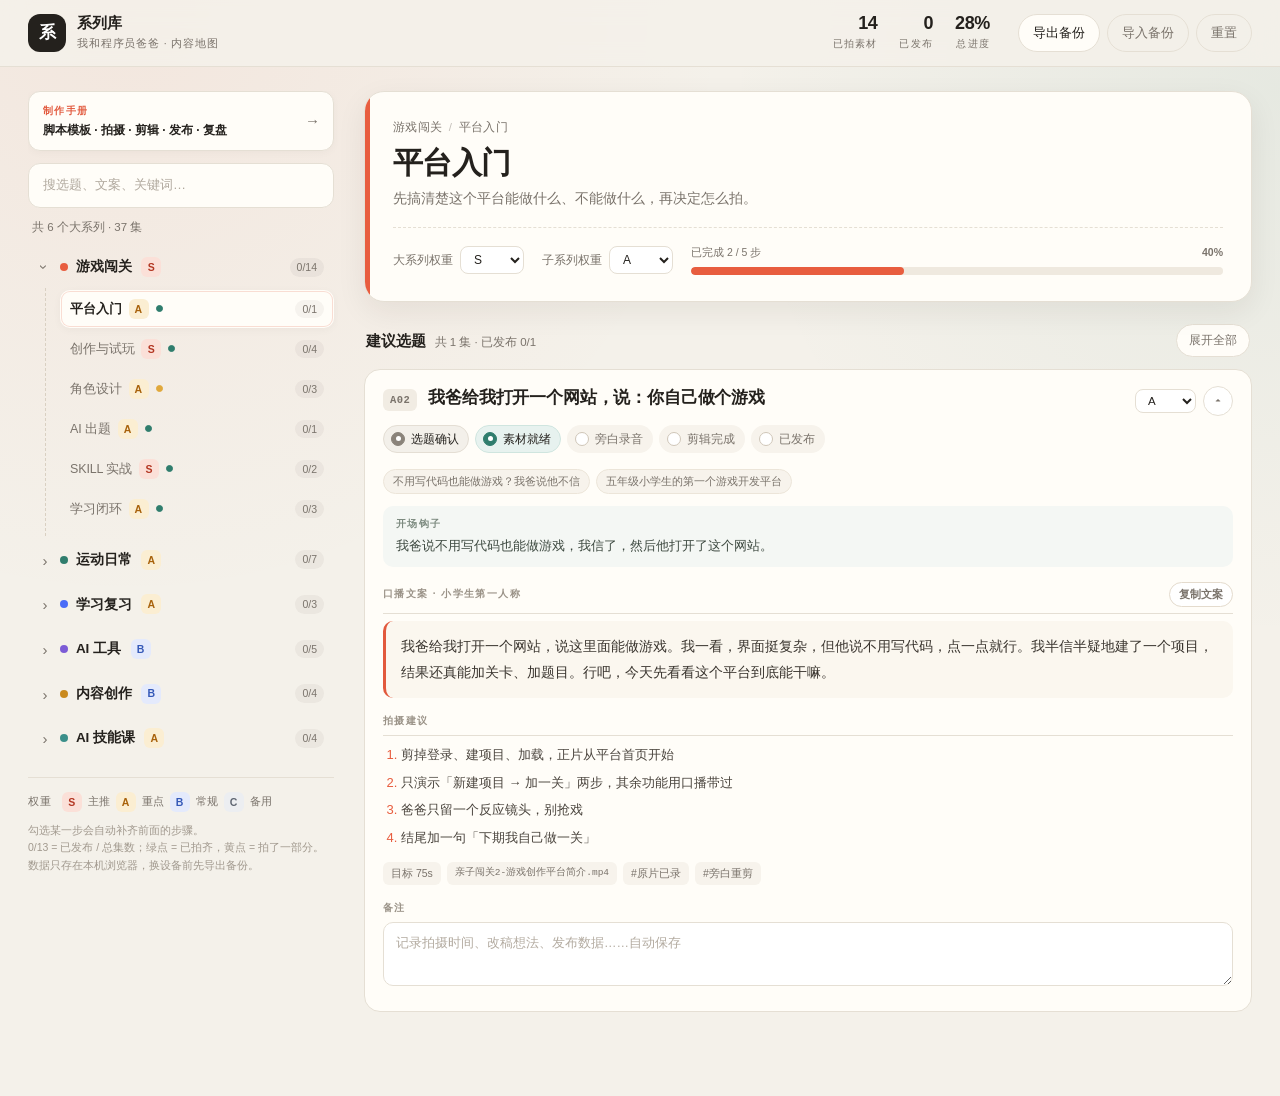
==== index.html @ 91bcbdf9 "feat: add video production project structure and templates Add initial project structure for video p" ====
<!DOCTYPE html>
<html lang="zh-CN">
<head>
<meta charset="UTF-8">
<meta name="viewport" content="width=device-width, initial-scale=1">
<title>系列库 · 我和程序员爸爸</title>
<meta name="description" content="亲子短视频系列库：按系列展开选题、第一人称文案与拍摄建议，并记录拍摄进度。">
<link rel="stylesheet" href="styles.css">
</head>
<body>
<header class="topbar">
  <a class="brand" href="#">
    <span class="brand-mark">系</span>
    <span class="brand-text">
      <strong>系列库</strong>
      <small>我和程序员爸爸 · 内容地图</small>
    </span>
  </a>

  <div class="topstats">
    <div class="stat"><b id="stat-shot">0</b><span>已拍素材</span></div>
    <div class="stat"><b id="stat-published">0</b><span>已发布</span></div>
    <div class="stat"><b id="stat-progress">0%</b><span>总进度</span></div>
  </div>

  <div class="topactions">
    <button class="btn" id="btn-export" type="button">导出备份</button>
    <button class="btn btn-ghost" id="btn-import" type="button">导入备份</button>
    <button class="btn btn-ghost" id="btn-reset" type="button">重置</button>
    <input type="file" id="file-import" accept="application/json,.json" hidden>
  </div>
</header>

<div class="layout">
  <aside class="sidebar">
    <a class="handbook-link" href="guide.html">
      <span class="handbook-kicker">制作手册</span>
      <strong>脚本模板 · 拍摄 · 剪辑 · 发布 · 复盘</strong>
      <span class="handbook-arrow">→</span>
    </a>

    <div class="search-wrap">
      <input id="search" type="search" placeholder="搜选题、文案、关键词…" autocomplete="off" aria-label="搜索系列和选题">
      <button class="search-clear" id="search-clear" type="button" aria-label="清空搜索" hidden>×</button>
    </div>
    <p class="search-hint" id="search-hint">正在加载…</p>
    <nav class="tree" id="tree" aria-label="系列目录"></nav>

    <div class="legend">
      <span class="legend-title">权重</span>
      <span class="weight weight-s">S</span><span>主推</span>
      <span class="weight weight-a">A</span><span>重点</span>
      <span class="weight weight-b">B</span><span>常规</span>
      <span class="weight weight-c">C</span><span>备用</span>
    </div>
    <p class="save-note">
      勾选某一步会自动补齐前面的步骤。<br>
      0/13 = 已发布 / 总集数；绿点 = 已拍齐，黄点 = 拍了一部分。<br>
      数据只存在本机浏览器，换设备前先导出备份。
    </p>
  </aside>

  <main class="content" id="content">
    <div class="empty">
      <h2>正在加载系列库…</h2>
      <p>如果没有内容，请确认 data.js 文件与 index.html 在同一目录。</p>
    </div>
  </main>
</div>

<div class="toast" id="toast" role="status" aria-live="polite"></div>

<script src="游戏闯关/data.js"></script>
<script src="运动日常/data.js"></script>
<script src="学习复习/data.js"></script>
<script src="AI工具/data.js"></script>
<script src="内容创作/data.js"></script>
<script src="AI技能课/data.js"></script>
<script src="app.js"></script>
</body>
</html>
---- styles.css ----
:root {
  --bg: #f4f1ea;
  --panel: #fffdf8;
  --ink: #24211d;
  --muted: #7a736b;
  --soft: #9a9287;
  --line: #e5dfd4;
  --accent: #e2593d;
  --accent-soft: #fbe9e3;
  --shadow: 0 10px 30px rgba(40, 32, 20, 0.07);
  --radius: 16px;
  --series-color: #e85d3f;
  --sans: -apple-system, BlinkMacSystemFont, "Segoe UI", "PingFang SC", "Hiragino Sans GB", "Microsoft YaHei", sans-serif;
  --mono: ui-monospace, SFMono-Regular, Menlo, Consolas, "Liberation Mono", monospace;
}

* { box-sizing: border-box; }

html { scroll-behavior: smooth; }

body {
  margin: 0;
  font-family: var(--sans);
  color: var(--ink);
  background:
    radial-gradient(circle at 10% 0%, rgba(226, 89, 61, 0.07), transparent 38%),
    radial-gradient(circle at 100% 8%, rgba(47, 125, 109, 0.07), transparent 34%),
    var(--bg);
  line-height: 1.6;
  -webkit-font-smoothing: antialiased;
}

button, input, select, textarea { font: inherit; }
button { color: inherit; }
a { color: inherit; }

::selection { background: rgba(226, 89, 61, 0.18); }

.topbar {
  position: sticky;
  top: 0;
  z-index: 40;
  display: flex;
  align-items: center;
  gap: 28px;
  padding: 14px 28px;
  background: rgba(244, 241, 234, 0.88);
  border-bottom: 1px solid var(--line);
  backdrop-filter: blur(14px);
  -webkit-backdrop-filter: blur(14px);
}

.brand {
  display: flex;
  align-items: center;
  gap: 11px;
  text-decoration: none;
  flex: none;
}

.brand-mark {
  width: 38px;
  height: 38px;
  border-radius: 12px;
  background: var(--ink);
  color: #fff;
  display: grid;
  place-items: center;
  font-weight: 800;
  font-size: 17px;
  letter-spacing: -0.04em;
}

.brand-text strong {
  display: block;
  font-size: 15px;
  line-height: 1.2;
  letter-spacing: 0.01em;
}

.brand-text small {
  display: block;
  margin-top: 3px;
  font-size: 10.5px;
  color: var(--muted);
  letter-spacing: 0.08em;
}

.topstats {
  display: flex;
  align-items: center;
  gap: 22px;
  margin-left: auto;
}

.stat { text-align: right; }

.stat b {
  display: block;
  font-size: 18px;
  line-height: 1.1;
  letter-spacing: -0.02em;
}

.stat span {
  display: block;
  margin-top: 2px;
  font-size: 10px;
  color: var(--muted);
  letter-spacing: 0.12em;
}

.topactions {
  display: flex;
  align-items: center;
  gap: 7px;
  flex: none;
}

.btn {
  border: 1px solid var(--line);
  background: var(--panel);
  border-radius: 999px;
  padding: 8px 14px;
  font-size: 12.5px;
  cursor: pointer;
  transition: border-color 0.18s, transform 0.18s, background 0.18s;
  white-space: nowrap;
}

.btn:hover {
  border-color: #cfc5b6;
  transform: translateY(-1px);
}

.btn:active { transform: translateY(0); }

.btn-ghost {
  background: transparent;
  color: var(--muted);
}

.layout {
  display: grid;
  grid-template-columns: 310px minmax(0, 1fr);
  gap: 26px;
  max-width: 1320px;
  margin: 0 auto;
  padding: 24px 28px 70px;
  align-items: start;
}

.sidebar {
  position: sticky;
  top: 86px;
  max-height: calc(100vh - 112px);
  overflow-y: auto;
  padding-right: 4px;
}

.handbook-link {
  position: relative;
  display: block;
  margin-bottom: 12px;
  padding: 11px 34px 11px 14px;
  border: 1px solid var(--line);
  border-radius: 12px;
  background: var(--panel);
  text-decoration: none;
  box-shadow: 0 2px 8px rgba(40, 32, 20, 0.03);
  transition: border-color 0.16s, transform 0.16s;
}

.handbook-link:hover {
  border-color: #cfc5b6;
  transform: translateY(-1px);
}

.handbook-kicker {
  display: block;
  color: var(--accent);
  font-size: 9.5px;
  font-weight: 800;
  letter-spacing: 0.14em;
}

.handbook-link strong {
  display: block;
  margin-top: 3px;
  color: var(--ink);
  font-size: 12px;
  font-weight: 600;
  line-height: 1.5;
}

.handbook-arrow {
  position: absolute;
  right: 13px;
  top: 50%;
  color: var(--muted);
  font-size: 15px;
  transform: translateY(-50%);
}

.search-wrap {
  position: relative;
  margin-bottom: 12px;
}

.search-wrap input {
  width: 100%;
  padding: 11px 36px 11px 14px;
  border: 1px solid var(--line);
  border-radius: 12px;
  background: var(--panel);
  font-size: 13px;
  color: var(--ink);
  outline: none;
  transition: border-color 0.18s, box-shadow 0.18s;
}

.search-wrap input::placeholder { color: #b0a89d; }

.search-wrap input:focus {
  border-color: var(--accent);
  box-shadow: 0 0 0 3px var(--accent-soft);
}

.search-clear {
  position: absolute;
  top: 50%;
  right: 8px;
  width: 24px;
  height: 24px;
  border: 0;
  border-radius: 50%;
  background: transparent;
  color: var(--muted);
  font-size: 17px;
  line-height: 1;
  cursor: pointer;
  transform: translateY(-50%);
}

.search-clear:hover { background: #f0ebe2; }

.search-hint {
  margin: -2px 0 10px 4px;
  font-size: 11.5px;
  color: var(--muted);
}

.tree {
  display: flex;
  flex-direction: column;
  gap: 3px;
}

.tree-empty {
  padding: 18px 10px;
  font-size: 12.5px;
  color: var(--muted);
}

.tree-group { border-radius: 14px; }

.tree-group-head {
  display: flex;
  align-items: center;
  gap: 8px;
  width: 100%;
  padding: 10px;
  border: 0;
  border-radius: 12px;
  background: transparent;
  text-align: left;
  cursor: pointer;
  transition: background 0.16s;
}

.tree-group-head:hover { background: rgba(36, 33, 29, 0.04); }

.chev {
  width: 14px;
  height: 14px;
  display: grid;
  place-items: center;
  color: var(--muted);
  font-size: 15px;
  line-height: 1;
  transition: transform 0.2s;
  flex: none;
}

.tree-group.open .chev { transform: rotate(90deg); }

.dot {
  width: 8px;
  height: 8px;
  border-radius: 50%;
  flex: none;
}

.tree-name {
  font-size: 13.5px;
  font-weight: 600;
  letter-spacing: -0.01em;
}

.tree-count {
  margin-left: auto;
  font-size: 10.5px;
  color: var(--muted);
  background: rgba(36, 33, 29, 0.045);
  border-radius: 999px;
  padding: 1px 7px;
  font-variant-numeric: tabular-nums;
  white-space: nowrap;
}

.tree-badge { margin-left: 2px; }

.shot-dot {
  width: 7px;
  height: 7px;
  border: 1px solid #cfc6b8;
  border-radius: 50%;
  background: transparent;
  flex: none;
}

.shot-dot.part {
  border-color: #e0a83c;
  background: #e0a83c;
}

.shot-dot.full {
  border-color: #2f7d6d;
  background: #2f7d6d;
}

.tree-children {
  display: none;
  flex-direction: column;
  gap: 2px;
  margin-left: 17px;
  padding: 2px 0 8px 14px;
  border-left: 1px dashed #d9d0c2;
}

.tree-group.open .tree-children { display: flex; }

.tree-item {
  display: flex;
  align-items: center;
  gap: 7px;
  width: 100%;
  padding: 8px 9px;
  border: 1px solid transparent;
  border-radius: 10px;
  background: transparent;
  color: var(--muted);
  text-align: left;
  cursor: pointer;
  transition: background 0.16s, color 0.16s, box-shadow 0.16s;
}

.tree-item:hover {
  background: rgba(36, 33, 29, 0.04);
  color: var(--ink);
}

.tree-item.active {
  background: var(--panel);
  color: var(--ink);
  box-shadow: inset 0 0 0 1px rgba(226, 89, 61, 0.2), 0 2px 8px rgba(40, 32, 20, 0.04);
}

.tree-item .tree-name { font-size: 12.5px; font-weight: 500; }
.tree-item.active .tree-name { font-weight: 650; }

.weight {
  display: inline-grid;
  place-items: center;
  min-width: 20px;
  height: 20px;
  padding: 0 6px;
  border-radius: 6px;
  font-size: 10.5px;
  font-weight: 800;
  line-height: 1;
  letter-spacing: 0.02em;
  flex: none;
}

.weight-s { color: #b33622; background: #fbe0d8; }
.weight-a { color: #a8620b; background: #fbeed2; }
.weight-b { color: #3559b8; background: #e4eafc; }
.weight-c { color: #5f6672; background: #eceef1; }

.legend {
  display: flex;
  align-items: center;
  flex-wrap: wrap;
  gap: 6px;
  margin-top: 18px;
  padding-top: 14px;
  border-top: 1px solid var(--line);
  font-size: 11px;
  color: var(--muted);
}

.legend-title {
  margin-right: 4px;
  letter-spacing: 0.08em;
}

.save-note {
  margin: 10px 0 0;
  font-size: 10.5px;
  line-height: 1.65;
  color: #a1998e;
}

.content { min-width: 0; }

.panel-head {
  position: relative;
  overflow: hidden;
  padding: 26px 28px;
  border: 1px solid var(--line);
  border-radius: 20px;
  background: var(--panel);
  box-shadow: var(--shadow);
}

.panel-head::before {
  content: "";
  position: absolute;
  top: 0;
  bottom: 0;
  left: 0;
  width: 5px;
  background: var(--series-color);
}

.breadcrumb {
  display: flex;
  align-items: center;
  gap: 6px;
  font-size: 11.5px;
  color: var(--muted);
  letter-spacing: 0.04em;
}

.breadcrumb .sep { opacity: 0.45; }

.panel-head h2 {
  margin: 8px 0 6px;
  font-size: 30px;
  line-height: 1.25;
  letter-spacing: -0.02em;
}

.tagline {
  max-width: 720px;
  margin: 0;
  font-size: 13.5px;
  color: var(--muted);
}

.head-meta {
  display: flex;
  align-items: center;
  flex-wrap: wrap;
  gap: 14px 18px;
  margin-top: 18px;
  padding-top: 16px;
  border-top: 1px dashed var(--line);
}

.control {
  display: flex;
  align-items: center;
  gap: 7px;
  font-size: 11.5px;
  color: var(--muted);
  white-space: nowrap;
}

.control select,
.ep-weight {
  border: 1px solid var(--line);
  border-radius: 8px;
  background: #fff;
  color: var(--ink);
  cursor: pointer;
  outline: none;
}

.control select {
  padding: 5px 24px 5px 9px;
  font-size: 12px;
}

.control select:focus,
.ep-weight:focus {
  border-color: var(--accent);
  box-shadow: 0 0 0 3px var(--accent-soft);
}

.progress-wrap {
  flex: 1 1 240px;
  min-width: 200px;
  margin-left: auto;
}

.progress-label {
  display: flex;
  align-items: baseline;
  justify-content: space-between;
  gap: 10px;
  margin-bottom: 6px;
  font-size: 10.5px;
  color: var(--muted);
  font-variant-numeric: tabular-nums;
}

.progress-bar {
  height: 8px;
  border-radius: 999px;
  background: #efe9df;
  overflow: hidden;
}

.progress-fill {
  width: 0;
  height: 100%;
  border-radius: 999px;
  background: var(--series-color);
  transition: width 0.35s ease;
}

.detail-toolbar {
  display: flex;
  align-items: center;
  justify-content: space-between;
  gap: 12px;
  margin: 22px 2px 12px;
}

.detail-toolbar h3 {
  display: inline;
  margin: 0;
  font-size: 14.5px;
  letter-spacing: 0.01em;
}

.detail-toolbar .sub {
  margin-left: 8px;
  font-size: 11.5px;
  color: var(--muted);
}

.btn-small {
  border: 1px solid var(--line);
  background: var(--panel);
  border-radius: 999px;
  padding: 6px 12px;
  font-size: 11.5px;
  color: var(--muted);
  cursor: pointer;
  transition: border-color 0.16s, color 0.16s;
}

.btn-small:hover {
  border-color: #cfc5b6;
  color: var(--ink);
}

.episode {
  margin-bottom: 14px;
  border: 1px solid var(--line);
  border-radius: var(--radius);
  background: var(--panel);
  overflow: hidden;
  transition: border-color 0.18s, box-shadow 0.18s;
}

.episode:hover {
  border-color: #d9d0c2;
  box-shadow: 0 6px 20px rgba(40, 32, 20, 0.045);
}

.ep-head {
  display: flex;
  align-items: flex-start;
  gap: 11px;
  padding: 16px 18px 9px;
}

.code {
  flex: none;
  margin-top: 3px;
  padding: 3px 7px;
  border-radius: 6px;
  background: #f1ece3;
  color: var(--muted);
  font-family: var(--mono);
  font-size: 10.5px;
  font-weight: 700;
  letter-spacing: 0.04em;
}

.ep-title {
  flex: 1;
  margin: 0;
  font-size: 16.5px;
  line-height: 1.45;
  letter-spacing: -0.01em;
}

.ep-tools {
  display: flex;
  align-items: center;
  gap: 7px;
  flex: none;
}

.ep-weight {
  padding: 4px 22px 4px 8px;
  font-size: 11.5px;
}

.expand-btn {
  width: 30px;
  height: 30px;
  border: 1px solid var(--line);
  border-radius: 50%;
  background: #fff;
  color: var(--muted);
  font-size: 12px;
  line-height: 1;
  cursor: pointer;
  display: grid;
  place-items: center;
  transition: transform 0.2s, background 0.16s;
}

.expand-btn:hover { background: #f7f3ec; }
.episode.open .expand-btn { transform: rotate(180deg); }

.status-row {
  display: flex;
  flex-wrap: wrap;
  gap: 6px;
  padding: 0 18px 12px;
}

.check-pill {
  display: inline-flex;
  align-items: center;
  gap: 6px;
  padding: 4px 9px 4px 7px;
  border: 1px solid transparent;
  border-radius: 999px;
  background: #f7f3ec;
  color: var(--muted);
  font-size: 11.5px;
  cursor: pointer;
  user-select: none;
  transition: background 0.16s, border-color 0.16s, color 0.16s;
}

.check-pill input {
  appearance: none;
  -webkit-appearance: none;
  width: 14px;
  height: 14px;
  margin: 0;
  border: 1.5px solid #cfc6b8;
  border-radius: 50%;
  background: #fff;
  cursor: pointer;
  display: grid;
  place-items: center;
  transition: background 0.16s, border-color 0.16s;
}

.check-pill input::after {
  content: "";
  width: 5px;
  height: 5px;
  border-radius: 50%;
  background: #fff;
  transform: scale(0);
  transition: transform 0.14s;
}

.check-pill input:checked {
  background: var(--step-color, var(--accent));
  border-color: var(--step-color, var(--accent));
}

.check-pill input:checked::after { transform: scale(1); }

.check-pill.on {
  background: var(--tint, #fff);
  border-color: var(--border, #e5dfd4);
  color: var(--ink);
}

.step-0 { --step-color: #8a837a; --tint: #f3f0ea; --border: #e4ded4; }
.step-1 { --step-color: #2f7d6d; --tint: #e7f2ef; --border: #cfe5df; }
.step-2 { --step-color: #c98a1e; --tint: #fbf1dc; --border: #f0dfb8; }
.step-3 { --step-color: #4a6cf7; --tint: #e8edfd; --border: #d3dcfa; }
.step-4 { --step-color: #7c5cd6; --tint: #f0ebfc; --border: #dfd4f7; }

.ep-body {
  display: none;
  padding: 2px 18px 18px;
}

.episode.open .ep-body {
  display: block;
  animation: fadeUp 0.24s ease;
}

@keyframes fadeUp {
  from { opacity: 0; transform: translateY(-4px); }
  to { opacity: 1; transform: none; }
}

.alt-titles {
  display: flex;
  flex-wrap: wrap;
  gap: 6px;
  margin: 2px 0 12px;
}

.chip {
  padding: 3px 9px;
  border: 1px solid #ece5d9;
  border-radius: 999px;
  background: #f7f3ec;
  color: var(--muted);
  font-size: 11px;
  line-height: 1.5;
}

.hook {
  margin: 0 0 12px;
  padding: 10px 13px;
  border-radius: 10px;
  background: #f4f7f4;
}

.hook-label {
  display: block;
  font-size: 9.5px;
  font-weight: 700;
  letter-spacing: 0.14em;
  color: #7c8a7f;
}

.hook p {
  margin: 4px 0 0;
  font-size: 13px;
  line-height: 1.7;
  color: #3e4a41;
}

.section-label {
  display: flex;
  align-items: center;
  justify-content: space-between;
  gap: 10px;
  margin: 15px 0 7px;
  padding-bottom: 6px;
  border-bottom: 1px solid var(--line);
  font-size: 10px;
  font-weight: 700;
  letter-spacing: 0.14em;
  color: var(--soft);
}

.copy-btn {
  border: 1px solid #e4dbcd;
  border-radius: 999px;
  background: #fff;
  padding: 3px 9px;
  color: var(--muted);
  font-size: 10.5px;
  letter-spacing: 0;
  cursor: pointer;
  transition: border-color 0.16s, color 0.16s;
}

.copy-btn:hover {
  border-color: #d3c7b6;
  color: var(--ink);
}

.copy-block {
  padding: 13px 15px;
  border-left: 3px solid var(--accent);
  border-radius: 10px;
  background: #fbf7ef;
}

.copy-block p {
  margin: 0;
  font-size: 14px;
  line-height: 1.85;
  color: #3a352f;
}

.shooting-list {
  margin: 0;
  padding: 0 0 0 18px;
  font-size: 13px;
  line-height: 1.8;
  color: #4a443d;
}

.shooting-list li { margin-bottom: 4px; }
.shooting-list li::marker { color: var(--series-color); }

.ep-meta {
  display: flex;
  flex-wrap: wrap;
  gap: 6px;
  margin-top: 13px;
}

.meta-item {
  padding: 3px 8px;
  border-radius: 6px;
  background: #f7f3ec;
  color: var(--muted);
  font-size: 10.5px;
}

.meta-item.source {
  font-family: var(--mono);
  font-size: 9.5px;
}

.note-label {
  display: block;
  margin: 15px 0 6px;
  font-size: 10px;
  font-weight: 700;
  letter-spacing: 0.12em;
  color: var(--soft);
}

.note {
  width: 100%;
  min-height: 64px;
  padding: 10px 12px;
  border: 1px solid var(--line);
  border-radius: 10px;
  background: #fff;
  color: var(--ink);
  font-size: 12.5px;
  line-height: 1.65;
  resize: vertical;
  outline: none;
  transition: border-color 0.18s, box-shadow 0.18s;
}

.note::placeholder { color: #b3aba0; }

.note:focus {
  border-color: var(--accent);
  box-shadow: 0 0 0 3px var(--accent-soft);
}

.empty {
  padding: 48px 28px;
  border: 1px dashed #d9d0c2;
  border-radius: 20px;
  background: var(--panel);
  text-align: center;
  color: var(--muted);
}

.empty h2 {
  margin: 0 0 8px;
  color: var(--ink);
  font-size: 22px;
}

.toast {
  position: fixed;
  left: 50%;
  bottom: 28px;
  z-index: 100;
  padding: 10px 16px;
  border-radius: 999px;
  background: #24211d;
  color: #fff;
  font-size: 12.5px;
  opacity: 0;
  pointer-events: none;
  transform: translate(-50%, 16px);
  transition: opacity 0.22s, transform 0.22s;
  box-shadow: 0 10px 30px rgba(0, 0, 0, 0.2);
}

.toast.show {
  opacity: 1;
  transform: translate(-50%, 0);
}

* {
  scrollbar-width: thin;
  scrollbar-color: #d8cfc0 transparent;
}

::-webkit-scrollbar { width: 8px; height: 8px; }
::-webkit-scrollbar-thumb { background: #d8cfc0; border-radius: 999px; }
::-webkit-scrollbar-track { background: transparent; }

@media (max-width: 980px) {
  .topbar {
    flex-wrap: wrap;
    gap: 10px 16px;
    padding: 12px 16px;
  }

  .topstats {
    order: 3;
    width: 100%;
    margin-left: 0;
    justify-content: space-between;
    padding-top: 10px;
    border-top: 1px solid var(--line);
  }

  .stat { text-align: left; }

  .topactions { margin-left: auto; }

  .layout {
    grid-template-columns: 1fr;
    gap: 16px;
    padding: 16px;
  }

  .sidebar {
    position: static;
    max-height: 44vh;
    padding-right: 2px;
  }

  .panel-head {
    padding: 20px;
    border-radius: 16px;
  }

  .panel-head h2 { font-size: 24px; }

  .progress-wrap {
    flex: 1 1 100%;
    width: 100%;
    margin-left: 0;
  }

  .ep-head { flex-wrap: wrap; }

  .ep-tools {
    margin-left: auto;
  }

  .ep-title { font-size: 15.5px; }
}

@media (max-width: 560px) {
  .brand-text small { display: none; }
  .topactions .btn { padding: 7px 10px; font-size: 11.5px; }
  .stat b { font-size: 16px; }
  .status-row { gap: 5px; }
  .check-pill { font-size: 10.5px; padding: 4px 8px; }
  .panel-head h2 { font-size: 21px; }
  .detail-toolbar .sub { display: none; }
  .code { margin-top: 4px; }
  .copied { }
}

@media (prefers-reduced-motion: reduce) {
  *, *::before, *::after {
    scroll-behavior: auto !important;
    animation-duration: 0.01ms !important;
    transition-duration: 0.01ms !important;
  }
}

@media print {
  .topbar, .sidebar, .topactions, .expand-btn, .copy-btn, .toast { display: none !important; }
  .layout { display: block; padding: 0; }
  .ep-body { display: block !important; }
  .episode { break-inside: avoid; box-shadow: none; }
  body { background: #fff; }
}
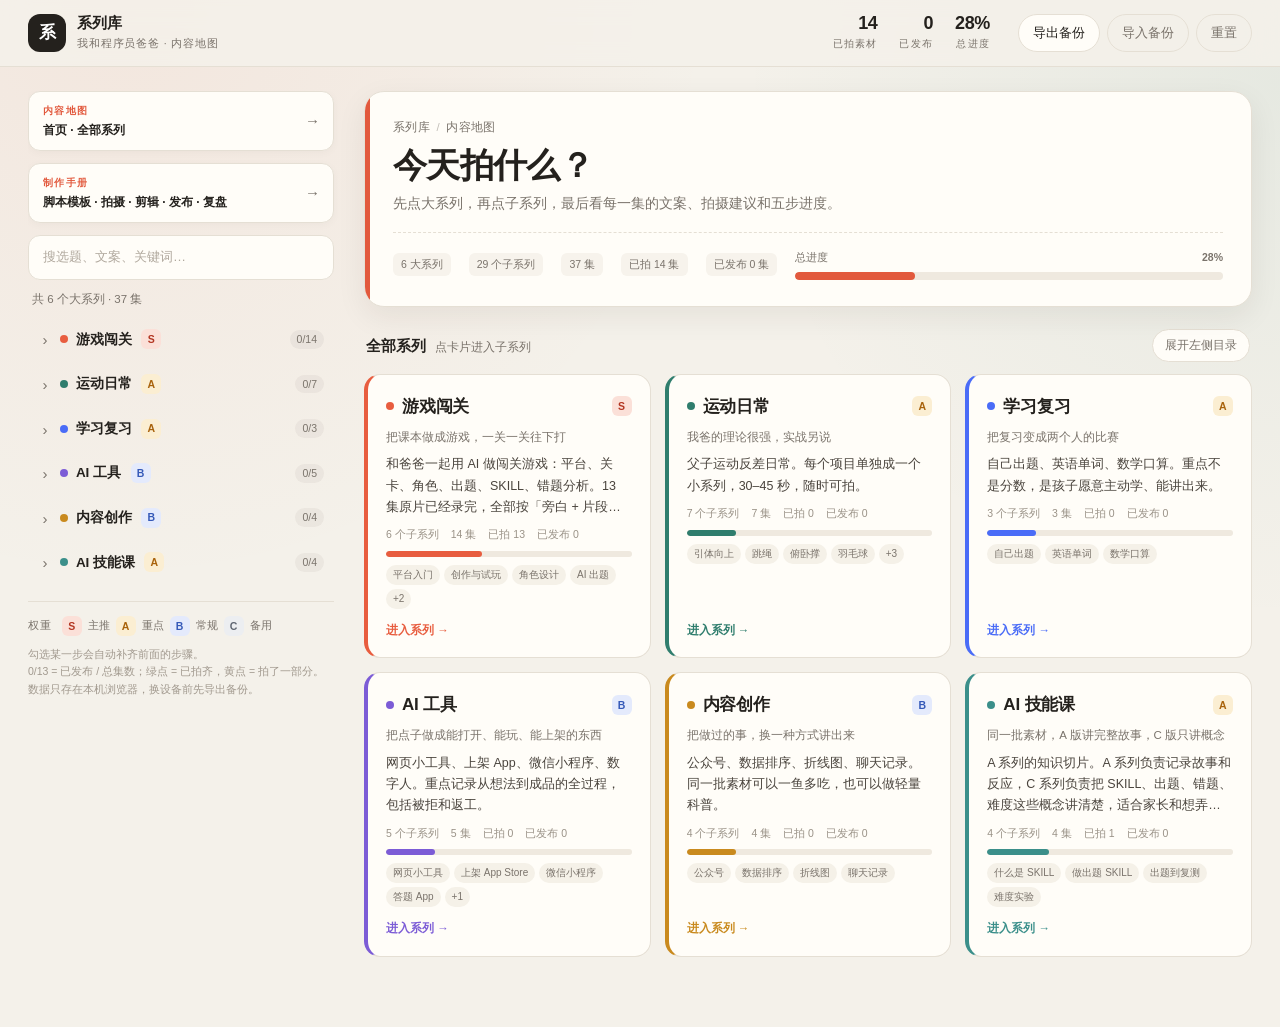
==== commit 7f02c648: "feat: add interactive three-level homepage navigation Home is now a content map with big-series card" ====
--- a/index.html
+++ b/index.html
@@ -33,6 +33,12 @@
 
 <div class="layout">
   <aside class="sidebar">
+    <button class="handbook-link home-link" id="btn-home" type="button">
+      <span class="handbook-kicker">内容地图</span>
+      <strong>首页 · 全部系列</strong>
+      <span class="handbook-arrow">→</span>
+    </button>
+
     <a class="handbook-link" href="guide.html">
       <span class="handbook-kicker">制作手册</span>
       <strong>脚本模板 · 拍摄 · 剪辑 · 发布 · 复盘</strong>
--- a/styles.css
+++ b/styles.css
@@ -923,6 +923,200 @@
 ::-webkit-scrollbar-thumb { background: #d8cfc0; border-radius: 999px; }
 ::-webkit-scrollbar-track { background: transparent; }
 
+/* ---------- 首页与系列总览 ---------- */
+
+.home-link {
+  width: 100%;
+  appearance: none;
+  -webkit-appearance: none;
+  font: inherit;
+  text-align: left;
+  cursor: pointer;
+}
+
+.tree-group-head.active {
+  background: rgba(226, 89, 61, 0.08);
+}
+
+.tree-group-head.active .tree-name { font-weight: 750; }
+.tree-group-head.active .chev { color: var(--accent); }
+
+.home-hero h2 { font-size: 34px; }
+
+.series-grid {
+  display: grid;
+  grid-template-columns: repeat(3, minmax(0, 1fr));
+  gap: 14px;
+  margin-top: 4px;
+}
+
+.series-tile {
+  display: flex;
+  flex-direction: column;
+  gap: 8px;
+  min-height: 230px;
+  padding: 18px;
+  border: 1px solid var(--line);
+  border-left: 4px solid var(--tile-color, var(--accent));
+  border-radius: 16px;
+  background: var(--panel);
+  color: inherit;
+  text-decoration: none;
+  transition: transform 0.18s, box-shadow 0.18s, border-color 0.18s;
+}
+
+.series-tile:hover {
+  transform: translateY(-2px);
+  box-shadow: 0 10px 24px rgba(40, 32, 20, 0.08);
+}
+
+.series-tile:focus-visible,
+.sub-tile:focus-visible {
+  outline: 2px solid var(--accent);
+  outline-offset: 2px;
+}
+
+.tile-top {
+  display: flex;
+  align-items: center;
+  gap: 8px;
+}
+
+.tile-top h3 {
+  margin: 0;
+  font-size: 17px;
+  letter-spacing: -0.01em;
+}
+
+.tile-top .weight { margin-left: auto; }
+
+.tile-tagline {
+  margin: 0;
+  color: var(--muted);
+  font-size: 11.5px;
+}
+
+.tile-desc {
+  display: -webkit-box;
+  margin: 0;
+  overflow: hidden;
+  color: #4a443d;
+  font-size: 12.5px;
+  line-height: 1.7;
+  -webkit-box-orient: vertical;
+  -webkit-line-clamp: 3;
+}
+
+.tile-meta {
+  display: flex;
+  flex-wrap: wrap;
+  gap: 4px 12px;
+  color: var(--soft);
+  font-size: 10.5px;
+  font-variant-numeric: tabular-nums;
+}
+
+.tile-progress {
+  height: 6px;
+  border-radius: 999px;
+  background: #efe9df;
+  overflow: hidden;
+}
+
+.tile-progress span {
+  display: block;
+  height: 100%;
+  border-radius: 999px;
+  background: var(--tile-color, var(--series-color));
+}
+
+.tile-chips {
+  display: flex;
+  flex-wrap: wrap;
+  gap: 4px;
+}
+
+.tile-chip {
+  padding: 2px 7px;
+  border-radius: 999px;
+  background: #f5f1e8;
+  color: var(--muted);
+  font-size: 10px;
+}
+
+.tile-cta {
+  margin-top: auto;
+  padding-top: 4px;
+  color: var(--tile-color, var(--accent));
+  font-size: 11.5px;
+  font-weight: 700;
+}
+
+.sub-grid {
+  display: grid;
+  grid-template-columns: repeat(2, minmax(0, 1fr));
+  gap: 12px;
+  margin-top: 4px;
+}
+
+.sub-tile {
+  display: flex;
+  flex-direction: column;
+  gap: 7px;
+  padding: 16px;
+  border: 1px solid var(--line);
+  border-radius: 14px;
+  background: var(--panel);
+  color: inherit;
+  text-decoration: none;
+  transition: transform 0.18s, box-shadow 0.18s, border-color 0.18s;
+}
+
+.sub-tile:hover {
+  transform: translateY(-1px);
+  border-color: #d9d0c2;
+  box-shadow: 0 8px 20px rgba(40, 32, 20, 0.06);
+}
+
+.sub-top {
+  display: flex;
+  align-items: center;
+  gap: 8px;
+}
+
+.sub-top h4 {
+  margin: 0;
+  font-size: 15px;
+  letter-spacing: -0.01em;
+}
+
+.sub-top .weight { margin-left: auto; }
+
+.sub-tile .tile-desc { -webkit-line-clamp: 2; }
+.sub-tile .tile-cta { color: var(--series-color); }
+
+.crumb-link {
+  color: var(--muted);
+  text-decoration: none;
+  border-bottom: 1px dashed transparent;
+}
+
+.crumb-link:hover {
+  color: var(--accent);
+  border-bottom-color: currentColor;
+}
+
+@media (max-width: 1180px) {
+  .series-grid { grid-template-columns: repeat(2, minmax(0, 1fr)); }
+}
+
+@media (max-width: 720px) {
+  .series-grid,
+  .sub-grid { grid-template-columns: 1fr; }
+  .series-tile { min-height: 0; }
+  .home-hero h2 { font-size: 26px; }
+}
+
 @media (max-width: 980px) {
   .topbar {
     flex-wrap: wrap;
@@ -1001,6 +1195,9 @@
   .topbar, .sidebar, .topactions, .expand-btn, .copy-btn, .toast { display: none !important; }
   .layout { display: block; padding: 0; }
   .ep-body { display: block !important; }
-  .episode { break-inside: avoid; box-shadow: none; }
+  .episode,
+  .series-tile,
+  .sub-tile { break-inside: avoid; box-shadow: none; }
+  .series-grid { grid-template-columns: repeat(2, minmax(0, 1fr)); }
   body { background: #fff; }
 }
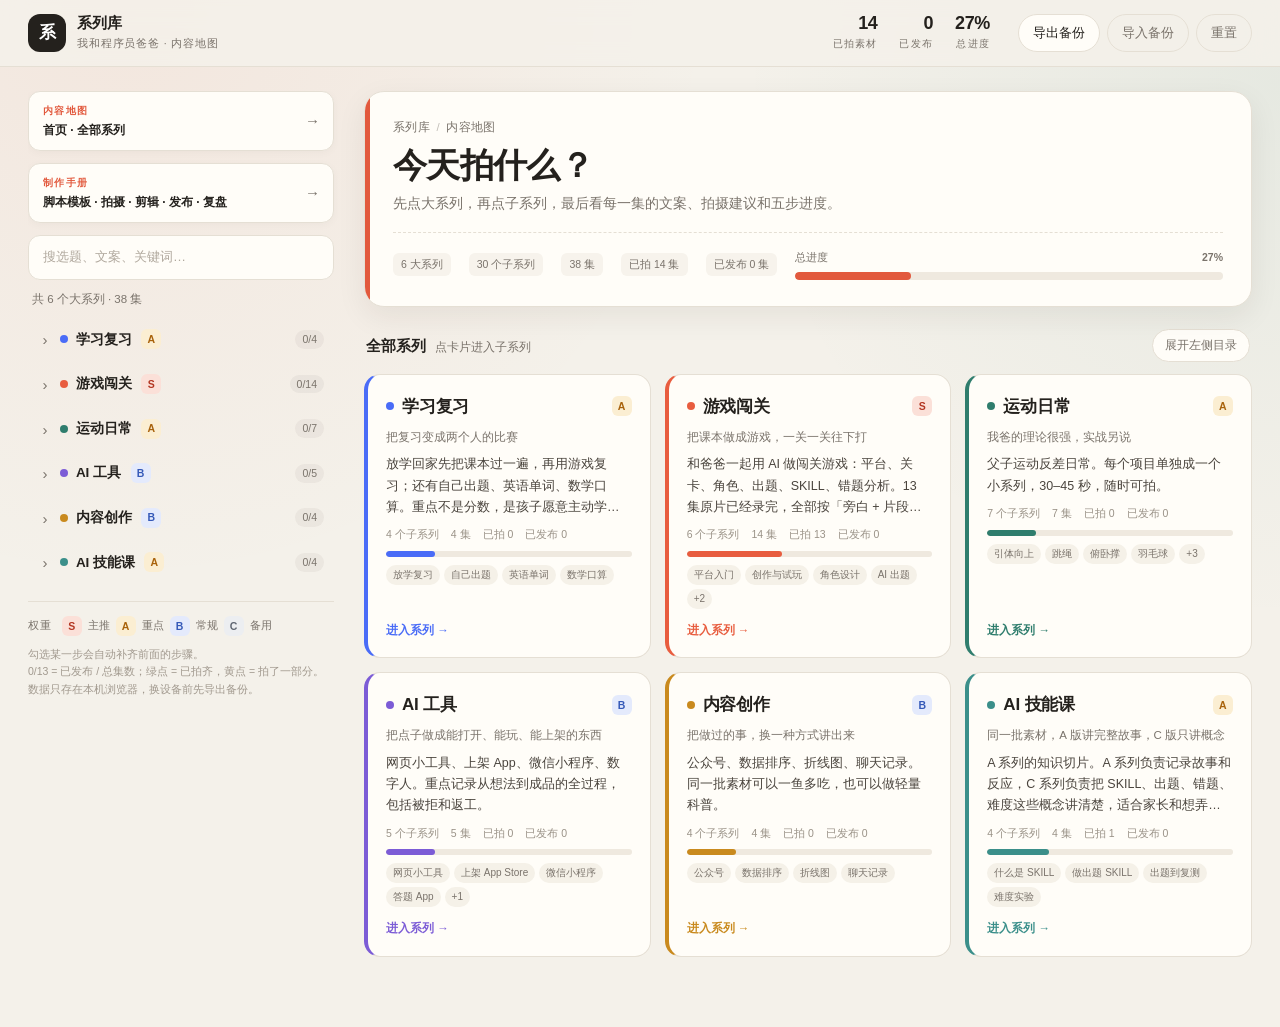
==== commit 5d4f2d86: "feat: put study series first and add after-school review episode Reorder big series so 学习复习 leads, a" ====
--- a/index.html
+++ b/index.html
@@ -76,9 +76,9 @@
 
 <div class="toast" id="toast" role="status" aria-live="polite"></div>
 
+<script src="学习复习/data.js"></script>
 <script src="游戏闯关/data.js"></script>
 <script src="运动日常/data.js"></script>
-<script src="学习复习/data.js"></script>
 <script src="AI工具/data.js"></script>
 <script src="内容创作/data.js"></script>
 <script src="AI技能课/data.js"></script>
